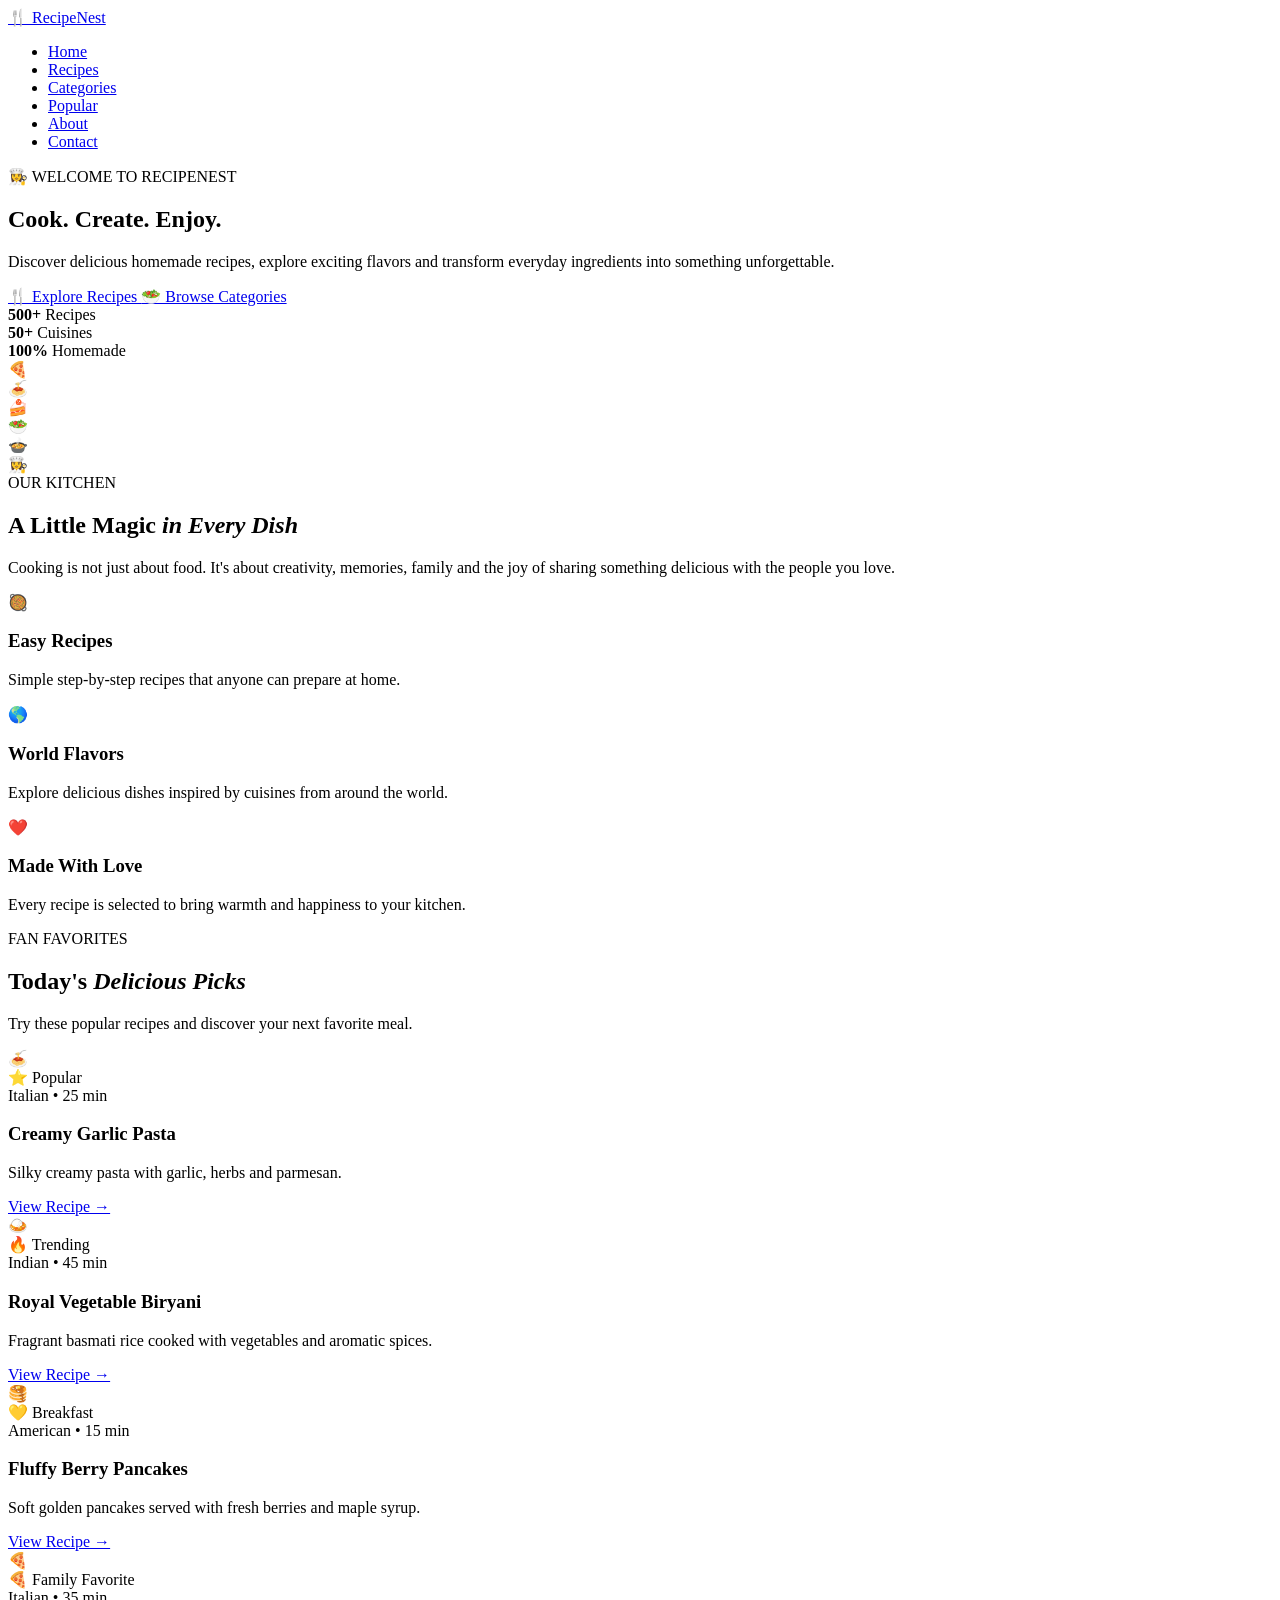
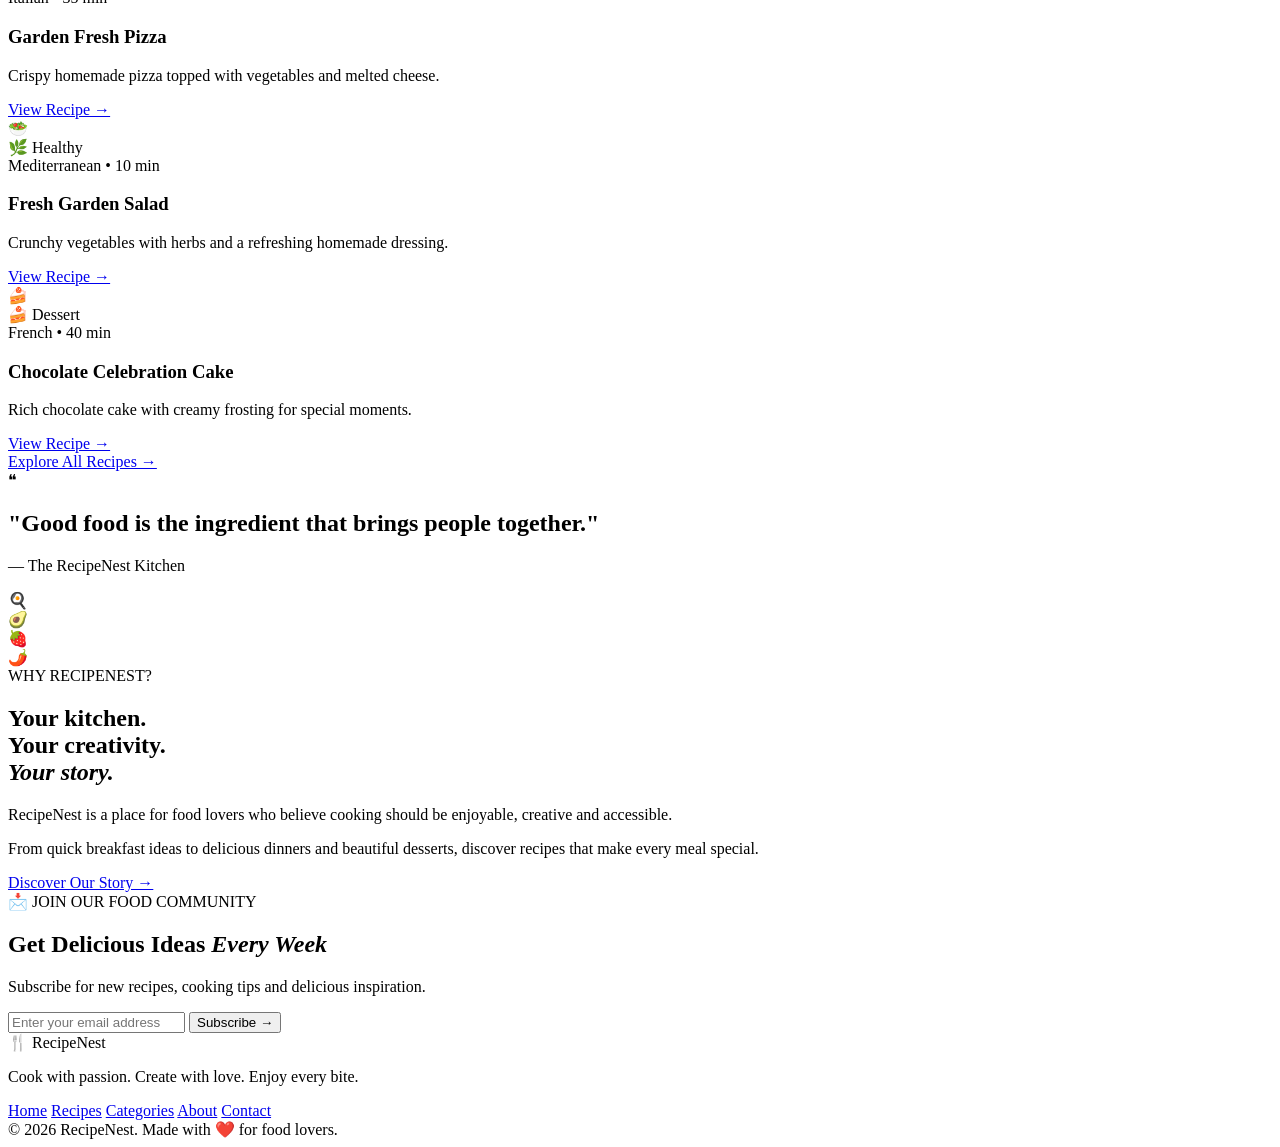
==== index.html @ ea541aab "Add files via upload" ====
<!DOCTYPE html>
<html lang="en">

<head>
    <meta charset="UTF-8">

    <meta name="viewport" content="width=device-width, initial-scale=1.0">

    <title>RecipeNest | Cook. Create. Enjoy.</title>

    <link rel="stylesheet" href="css/style.css">
</head>

<body>

    <!-- ================= NAVBAR ================= -->

    <header class="navbar">

        <a href="index.html" class="logo">
            🍴 RecipeNest
        </a>

        <nav>
            <ul class="nav-links">

                <li>
                    <a href="index.html">Home</a>
                </li>

                <li>
                    <a href="recipes.html">Recipes</a>
                </li>

                <li>
                    <a href="categories.html">Categories</a>
                </li>

                <li>
                    <a href="recipe-details.html">Popular</a>
                </li>

                <li>
                    <a href="about.html">About</a>
                </li>

                <li>
                    <a href="contact.html">Contact</a>
                </li>

            </ul>
        </nav>

    </header>


    <!-- ================= HERO SECTION ================= -->

    <main>

        <section class="hero">

            <div class="hero-background"></div>

            <div class="hero-content">

                <div class="hero-badge">
                    👩‍🍳 WELCOME TO RECIPENEST
                </div>

                <h1>
                    Cook.
                    <span>Create.</span>
                    Enjoy.
                </h1>

                <p>
                    Discover delicious homemade recipes, explore
                    exciting flavors and transform everyday ingredients
                    into something unforgettable.
                </p>

                <div class="hero-buttons">

                    <a href="recipes.html" class="primary-btn">
                        🍴 Explore Recipes
                    </a>

                    <a href="categories.html" class="secondary-btn">
                        🥗 Browse Categories
                    </a>

                </div>

                <div class="hero-stats">

                    <div>
                        <strong>500+</strong>
                        <span>Recipes</span>
                    </div>

                    <div>
                        <strong>50+</strong>
                        <span>Cuisines</span>
                    </div>

                    <div>
                        <strong>100%</strong>
                        <span>Homemade</span>
                    </div>

                </div>

            </div>


            <!-- Floating Food -->

            <div class="floating-food food-one">
                🍕
            </div>

            <div class="floating-food food-two">
                🍝
            </div>

            <div class="floating-food food-three">
                🍰
            </div>

            <div class="floating-food food-four">
                🥗
            </div>

            <div class="floating-food food-five">
                🍲
            </div>

            <div class="floating-food food-six">
                👩‍🍳
            </div>

            <!-- Steam -->

            <div class="steam steam-one"></div>
            <div class="steam steam-two"></div>
            <div class="steam steam-three"></div>

        </section>


        <!-- ================= WELCOME SECTION ================= -->

        <section class="welcome-section">

            <div class="section-heading">

                <span>OUR KITCHEN</span>

                <h2>
                    A Little Magic
                    <em>in Every Dish</em>
                </h2>

                <p>
                    Cooking is not just about food. It's about creativity,
                    memories, family and the joy of sharing something
                    delicious with the people you love.
                </p>

            </div>


            <div class="feature-grid">

                <div class="feature-card">

                    <div class="feature-icon">
                        🥘
                    </div>

                    <h3>Easy Recipes</h3>

                    <p>
                        Simple step-by-step recipes that anyone can
                        prepare at home.
                    </p>

                </div>


                <div class="feature-card featured">

                    <div class="feature-icon">
                        🌎
                    </div>

                    <h3>World Flavors</h3>

                    <p>
                        Explore delicious dishes inspired by cuisines
                        from around the world.
                    </p>

                </div>


                <div class="feature-card">

                    <div class="feature-icon">
                        ❤️
                    </div>

                    <h3>Made With Love</h3>

                    <p>
                        Every recipe is selected to bring warmth and
                        happiness to your kitchen.
                    </p>

                </div>

            </div>

        </section>


        <!-- ================= POPULAR RECIPES ================= -->

        <section class="popular-section">

            <div class="section-heading light-heading">

                <span>FAN FAVORITES</span>

                <h2>
                    Today's
                    <em>Delicious Picks</em>
                </h2>

                <p>
                    Try these popular recipes and discover your next
                    favorite meal.
                </p>

            </div>


            <div class="recipe-grid">


                <!-- Recipe 1 -->

                <article class="recipe-card">

                    <div class="recipe-image pasta-image">

                        <div class="recipe-emoji">
                            🍝
                        </div>

                        <span class="recipe-label">
                            ⭐ Popular
                        </span>

                    </div>

                    <div class="recipe-content">

                        <div class="recipe-meta">
                            Italian • 25 min
                        </div>

                        <h3>
                            Creamy Garlic Pasta
                        </h3>

                        <p>
                            Silky creamy pasta with garlic,
                            herbs and parmesan.
                        </p>

                        <a href="recipe-details.html">
                            View Recipe →
                        </a>

                    </div>

                </article>


                <!-- Recipe 2 -->

                <article class="recipe-card">

                    <div class="recipe-image biryani-image">

                        <div class="recipe-emoji">
                            🍛
                        </div>

                        <span class="recipe-label">
                            🔥 Trending
                        </span>

                    </div>

                    <div class="recipe-content">

                        <div class="recipe-meta">
                            Indian • 45 min
                        </div>

                        <h3>
                            Royal Vegetable Biryani
                        </h3>

                        <p>
                            Fragrant basmati rice cooked with
                            vegetables and aromatic spices.
                        </p>

                        <a href="recipe-details.html">
                            View Recipe →
                        </a>

                    </div>

                </article>


                <!-- Recipe 3 -->

                <article class="recipe-card">

                    <div class="recipe-image pancake-image">

                        <div class="recipe-emoji">
                            🥞
                        </div>

                        <span class="recipe-label">
                            💛 Breakfast
                        </span>

                    </div>

                    <div class="recipe-content">

                        <div class="recipe-meta">
                            American • 15 min
                        </div>

                        <h3>
                            Fluffy Berry Pancakes
                        </h3>

                        <p>
                            Soft golden pancakes served with
                            fresh berries and maple syrup.
                        </p>

                        <a href="recipe-details.html">
                            View Recipe →
                        </a>

                    </div>

                </article>


                <!-- Recipe 4 -->

                <article class="recipe-card">

                    <div class="recipe-image pizza-image">

                        <div class="recipe-emoji">
                            🍕
                        </div>

                        <span class="recipe-label">
                            🍕 Family Favorite
                        </span>

                    </div>

                    <div class="recipe-content">

                        <div class="recipe-meta">
                            Italian • 35 min
                        </div>

                        <h3>
                            Garden Fresh Pizza
                        </h3>

                        <p>
                            Crispy homemade pizza topped with
                            vegetables and melted cheese.
                        </p>

                        <a href="recipe-details.html">
                            View Recipe →
                        </a>

                    </div>

                </article>


                <!-- Recipe 5 -->

                <article class="recipe-card">

                    <div class="recipe-image salad-image">

                        <div class="recipe-emoji">
                            🥗
                        </div>

                        <span class="recipe-label">
                            🌿 Healthy
                        </span>

                    </div>

                    <div class="recipe-content">

                        <div class="recipe-meta">
                            Mediterranean • 10 min
                        </div>

                        <h3>
                            Fresh Garden Salad
                        </h3>

                        <p>
                            Crunchy vegetables with herbs and
                            a refreshing homemade dressing.
                        </p>

                        <a href="recipe-details.html">
                            View Recipe →
                        </a>

                    </div>

                </article>


                <!-- Recipe 6 -->

                <article class="recipe-card">

                    <div class="recipe-image dessert-image">

                        <div class="recipe-emoji">
                            🍰
                        </div>

                        <span class="recipe-label">
                            🍰 Dessert
                        </span>

                    </div>

                    <div class="recipe-content">

                        <div class="recipe-meta">
                            French • 40 min
                        </div>

                        <h3>
                            Chocolate Celebration Cake
                        </h3>

                        <p>
                            Rich chocolate cake with creamy
                            frosting for special moments.
                        </p>

                        <a href="recipe-details.html">
                            View Recipe →
                        </a>

                    </div>

                </article>

            </div>


            <div class="center-button">

                <a href="recipes.html" class="dark-btn">
                    Explore All Recipes →
                </a>

            </div>

        </section>


        <!-- ================= COOKING QUOTE ================= -->

        <section class="quote-section">

            <div class="quote-content">

                <div class="quote-icon">
                    ❝
                </div>

                <h2>
                    "Good food is the
                    <span>ingredient</span>
                    that brings people together."
                </h2>

                <p>
                    — The RecipeNest Kitchen
                </p>

            </div>

        </section>


        <!-- ================= ABOUT ================= -->

        <section class="home-about">

            <div class="about-visual">

                <div class="big-food">
                    🍳
                </div>

                <div class="small-food food-a">
                    🥑
                </div>

                <div class="small-food food-b">
                    🍓
                </div>

                <div class="small-food food-c">
                    🌶️
                </div>

            </div>


            <div class="about-text">

                <span class="section-label">
                    WHY RECIPENEST?
                </span>

                <h2>
                    Your kitchen.
                    <br>
                    Your creativity.
                    <br>
                    <em>Your story.</em>
                </h2>

                <p>
                    RecipeNest is a place for food lovers who believe
                    cooking should be enjoyable, creative and accessible.
                </p>

                <p>
                    From quick breakfast ideas to delicious dinners and
                    beautiful desserts, discover recipes that make every
                    meal special.
                </p>

                <a href="about.html" class="outline-btn">
                    Discover Our Story →
                </a>

            </div>

        </section>


        <!-- ================= NEWSLETTER ================= -->

        <section class="newsletter">

            <div class="newsletter-content">

                <span>
                    📩 JOIN OUR FOOD COMMUNITY
                </span>

                <h2>
                    Get Delicious Ideas
                    <em>Every Week</em>
                </h2>

                <p>
                    Subscribe for new recipes, cooking tips and
                    delicious inspiration.
                </p>

                <form class="newsletter-form">

                    <input
                        type="email"
                        placeholder="Enter your email address"
                        required
                    >

                    <button type="submit">
                        Subscribe →
                    </button>

                </form>

            </div>

        </section>

    </main>


    <!-- ================= FOOTER ================= -->

    <footer>

        <div class="footer-logo">
            🍴 RecipeNest
        </div>

        <p>
            Cook with passion. Create with love. Enjoy every bite.
        </p>

        <div class="footer-links">

            <a href="index.html">Home</a>
            <a href="recipes.html">Recipes</a>
            <a href="categories.html">Categories</a>
            <a href="about.html">About</a>
            <a href="contact.html">Contact</a>

        </div>

        <div class="copyright">
            © 2026 RecipeNest. Made with ❤️ for food lovers.
        </div>

    </footer>


</body>

</html>
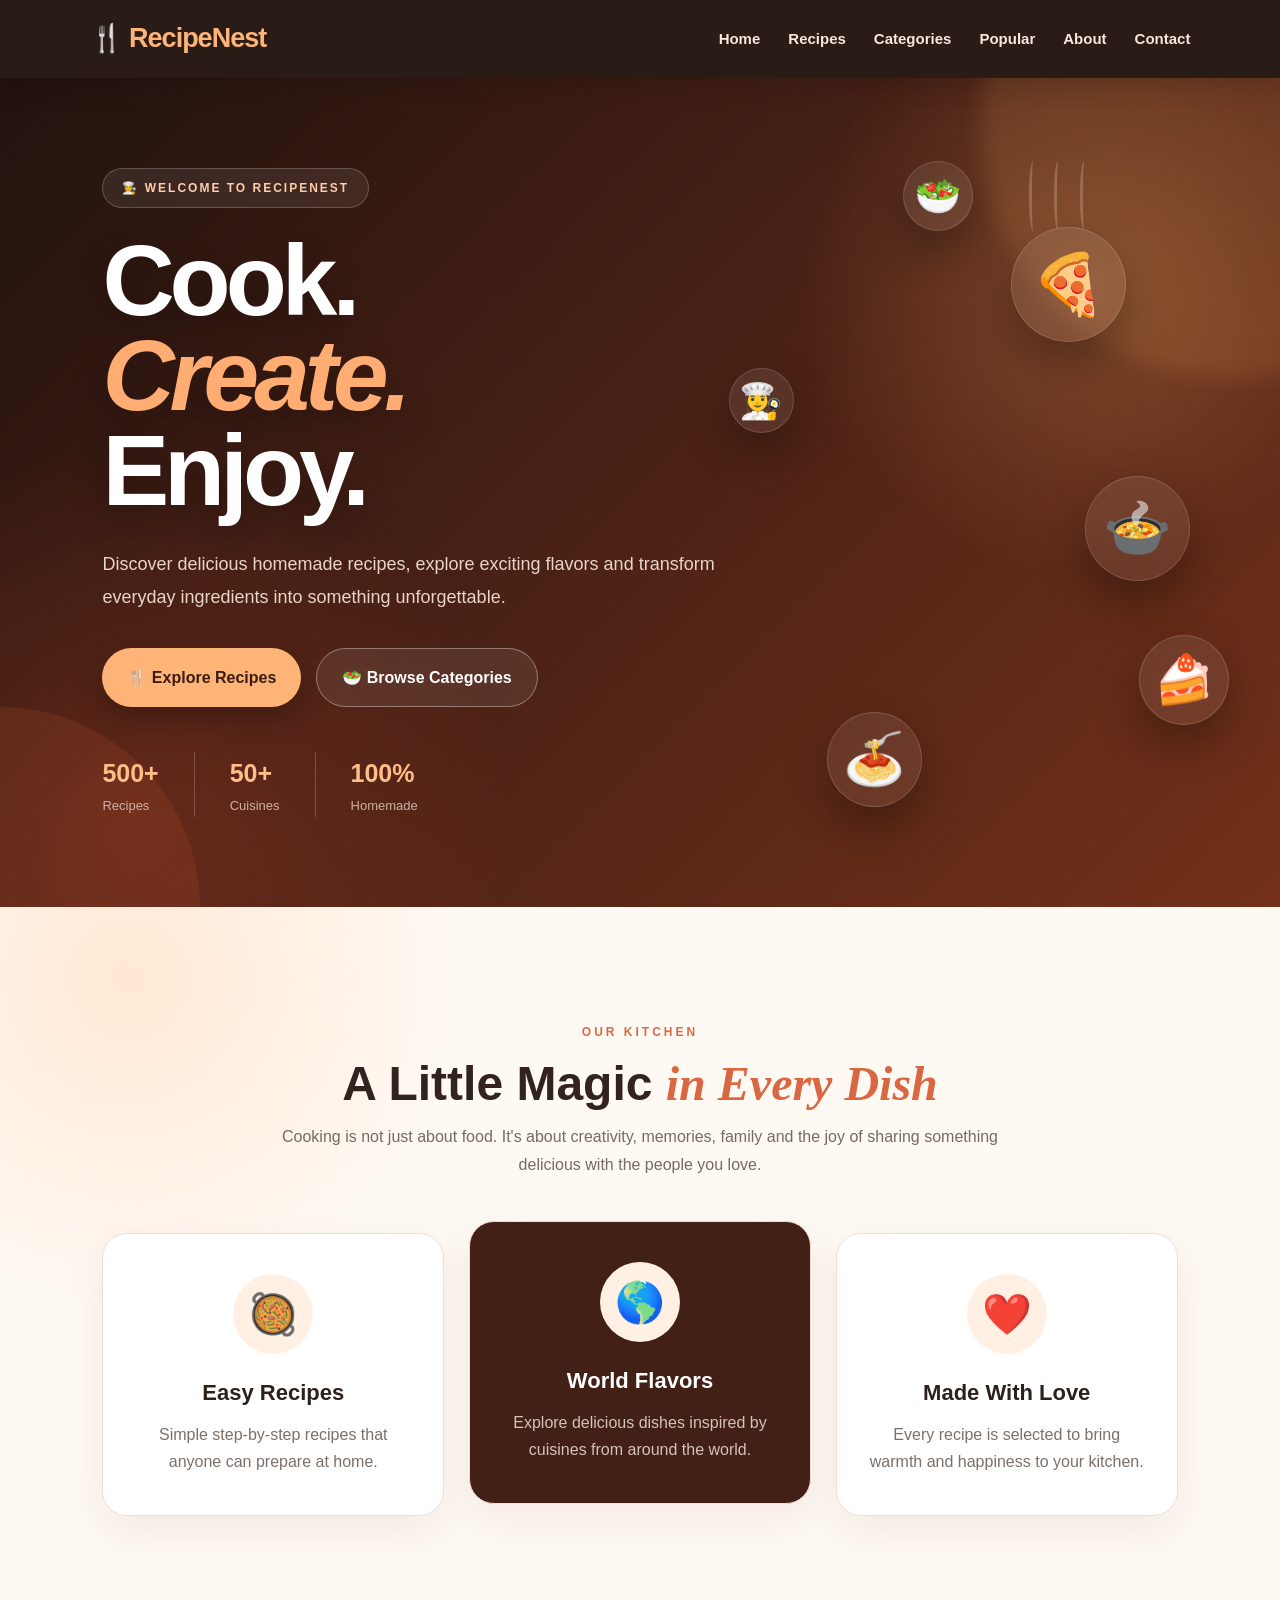
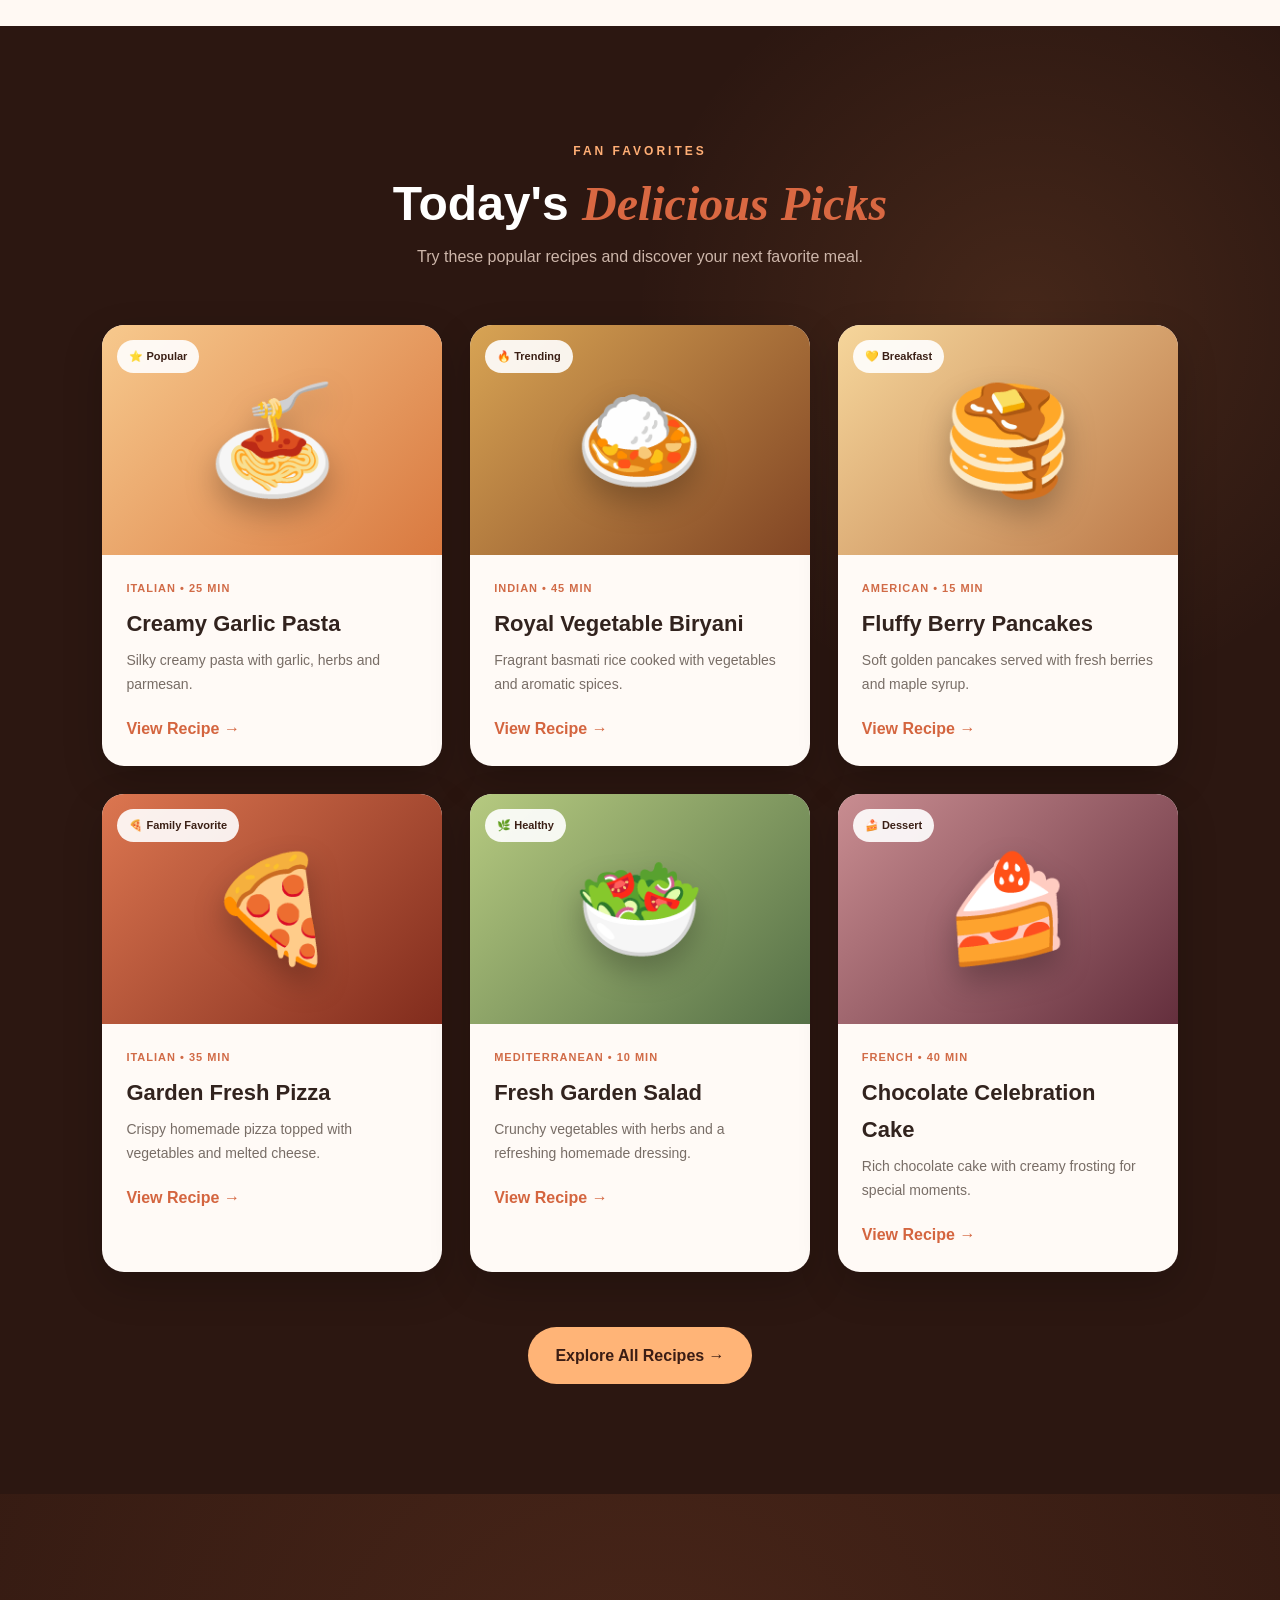
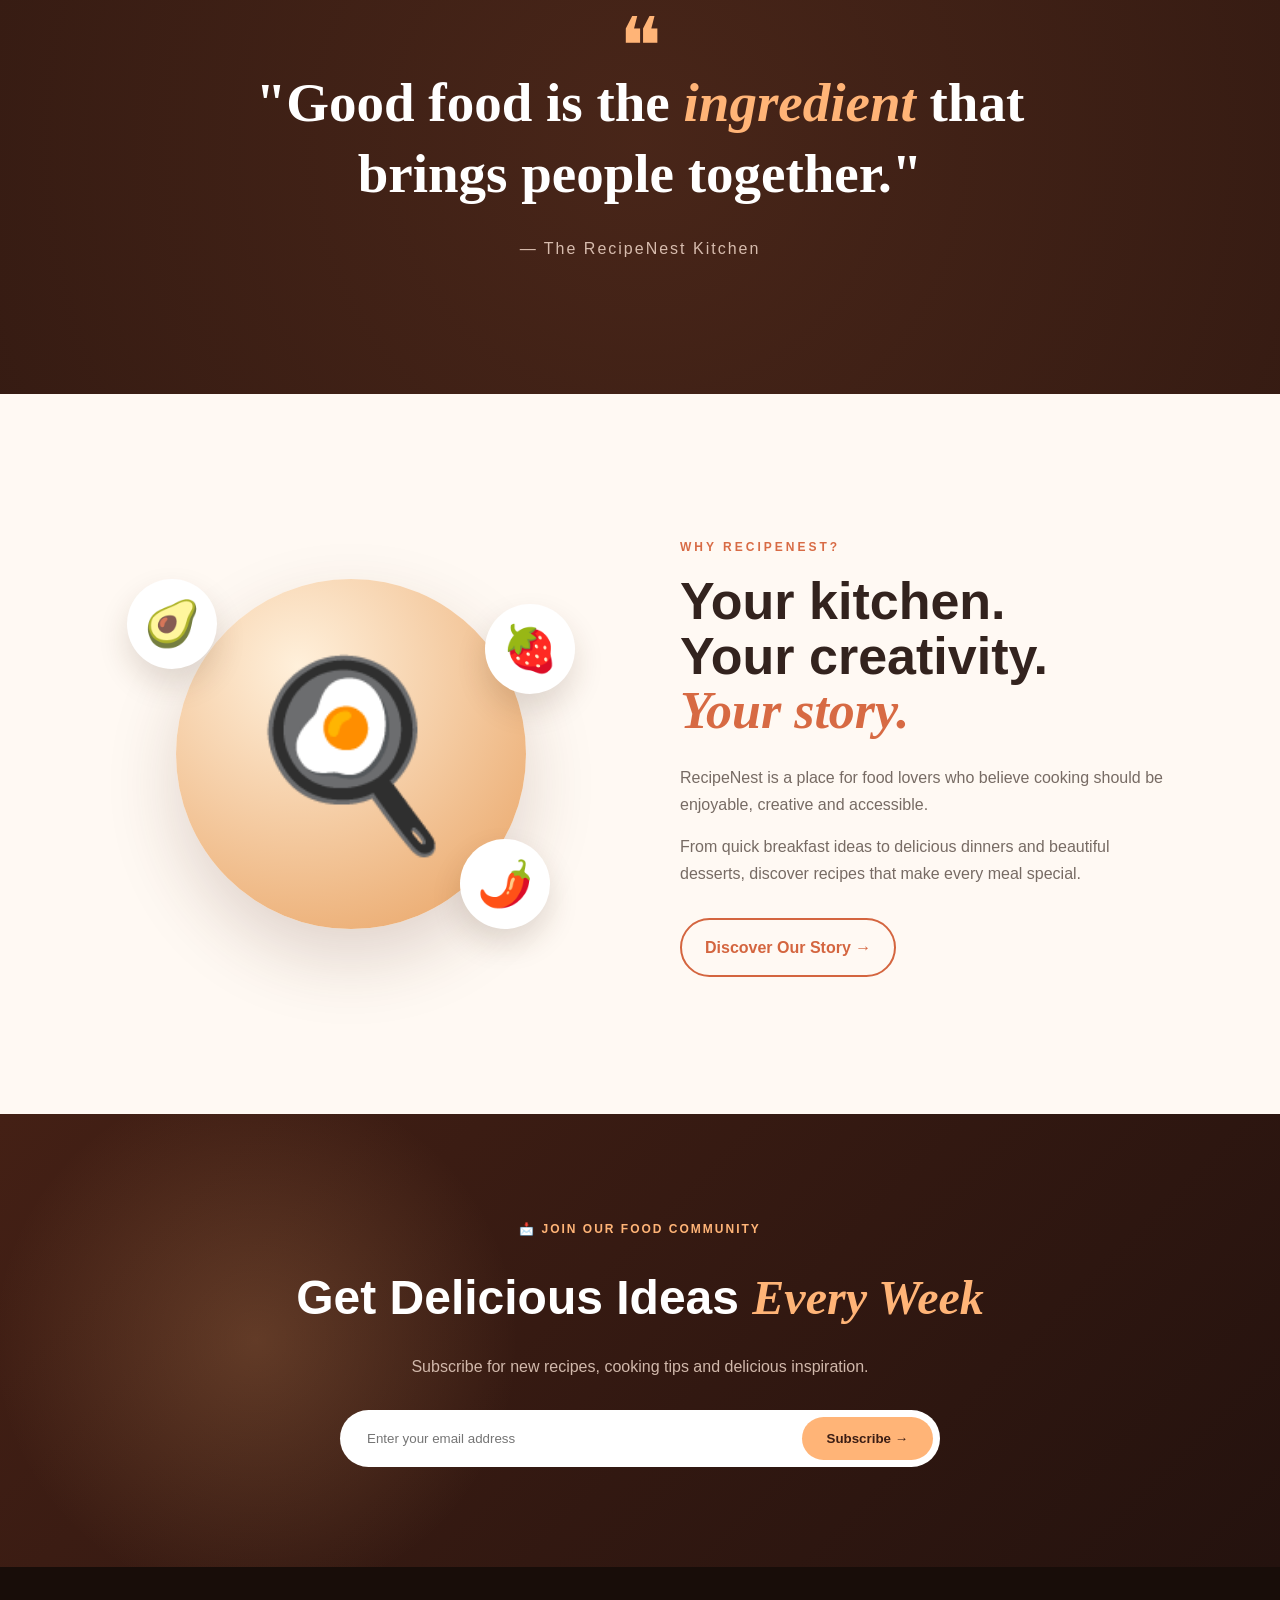
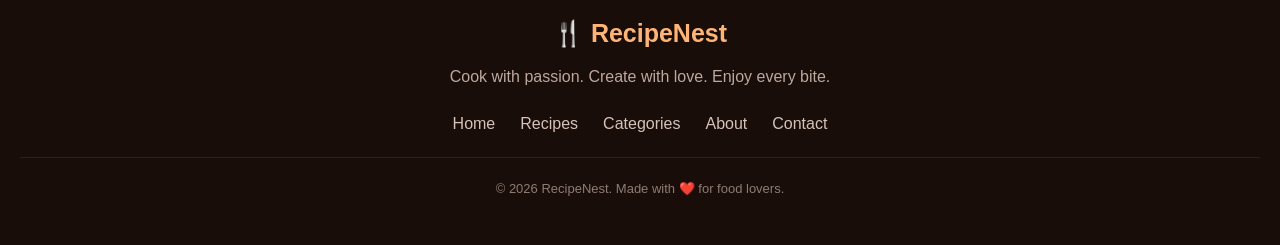
==== commit ddadac93: "Refactor index.html structure and content" ====
--- a/index.html
+++ b/index.html
@@ -8,7 +8,7 @@
 
     <title>RecipeNest | Cook. Create. Enjoy.</title>
 
-    <link rel="stylesheet" href="css/style.css">
+    <link rel="stylesheet" href="style.css">
 </head>
 
 <body>
@@ -658,4 +658,4 @@
 
 </body>
 
-</html>+</html>
--- a/style.css
+++ b/style.css
@@ -0,0 +1,1508 @@
+/* =========================================================
+   RECIPENEST
+   COMPLETE WEBSITE CSS
+========================================================= */
+
+
+/* =========================================================
+   RESET
+========================================================= */
+
+* {
+    margin: 0;
+    padding: 0;
+    box-sizing: border-box;
+}
+
+html {
+    scroll-behavior: smooth;
+}
+
+body {
+    font-family: "Segoe UI", Arial, sans-serif;
+    background: #fff8f1;
+    color: #2c211d;
+    line-height: 1.7;
+    overflow-x: hidden;
+}
+
+a {
+    text-decoration: none;
+}
+
+button,
+input {
+    font-family: inherit;
+}
+
+
+/* =========================================================
+   NAVBAR
+========================================================= */
+
+.navbar {
+    height: 78px;
+
+    padding: 0 7%;
+
+    display: flex;
+    align-items: center;
+    justify-content: space-between;
+
+    position: sticky;
+    top: 0;
+    z-index: 1000;
+
+    background: rgba(35, 20, 15, 0.97);
+
+    box-shadow: 0 5px 25px rgba(0, 0, 0, 0.15);
+}
+
+.logo {
+    color: #ffb477;
+
+    font-size: 27px;
+
+    font-weight: 800;
+
+    letter-spacing: -1px;
+}
+
+.nav-links {
+    display: flex;
+
+    align-items: center;
+
+    gap: 28px;
+
+    list-style: none;
+}
+
+.nav-links a {
+    color: #f7e7dc;
+
+    font-size: 15px;
+
+    font-weight: 600;
+
+    position: relative;
+
+    transition: 0.3s;
+}
+
+.nav-links a:hover {
+    color: #ffb477;
+}
+
+.nav-links a::after {
+    content: "";
+
+    position: absolute;
+
+    width: 0;
+    height: 2px;
+
+    left: 0;
+    bottom: -7px;
+
+    background: #ffb477;
+
+    transition: 0.3s;
+}
+
+.nav-links a:hover::after {
+    width: 100%;
+}
+
+
+/* =========================================================
+   HERO
+========================================================= */
+
+.hero {
+    min-height: calc(100vh - 78px);
+
+    position: relative;
+
+    display: flex;
+    align-items: center;
+
+    padding: 90px 8%;
+
+    overflow: hidden;
+
+    background:
+        radial-gradient(
+            circle at 85% 25%,
+            rgba(255, 174, 103, 0.25),
+            transparent 23%
+        ),
+        radial-gradient(
+            circle at 10% 90%,
+            rgba(216, 76, 42, 0.22),
+            transparent 28%
+        ),
+        linear-gradient(
+            135deg,
+            #21120e,
+            #472015 45%,
+            #733119
+        );
+}
+
+
+/* Background texture */
+
+.hero-background {
+    position: absolute;
+
+    inset: 0;
+
+    opacity: 0.25;
+
+    background-image:
+        radial-gradient(
+            rgba(255, 255, 255, 0.1) 1px,
+            transparent 1px
+        );
+
+    background-size: 30px 30px;
+
+    pointer-events: none;
+}
+
+
+/* Decorative glow */
+
+.hero::before {
+    content: "";
+
+    position: absolute;
+
+    width: 500px;
+    height: 500px;
+
+    right: -200px;
+    top: -200px;
+
+    border-radius: 50%;
+
+    background: rgba(255, 177, 100, 0.12);
+
+    filter: blur(10px);
+}
+
+.hero::after {
+    content: "";
+
+    position: absolute;
+
+    width: 400px;
+    height: 400px;
+
+    left: -200px;
+    bottom: -200px;
+
+    border-radius: 50%;
+
+    background: rgba(255, 121, 62, 0.1);
+}
+
+
+/* =========================================================
+   HERO CONTENT
+========================================================= */
+
+.hero-content {
+    position: relative;
+
+    z-index: 10;
+
+    max-width: 720px;
+
+    animation: heroIn 1s ease;
+}
+
+.hero-badge {
+    display: inline-block;
+
+    padding: 9px 19px;
+
+    margin-bottom: 25px;
+
+    border: 1px solid rgba(255, 255, 255, 0.2);
+
+    border-radius: 50px;
+
+    color: #ffcda9;
+
+    background: rgba(255, 255, 255, 0.08);
+
+    backdrop-filter: blur(10px);
+
+    font-size: 12px;
+
+    font-weight: 700;
+
+    letter-spacing: 2px;
+}
+
+.hero h1 {
+    color: white;
+
+    font-size: clamp(58px, 8vw, 100px);
+
+    line-height: 0.95;
+
+    letter-spacing: -5px;
+
+    margin-bottom: 30px;
+
+    text-shadow: 0 15px 35px rgba(0, 0, 0, 0.3);
+}
+
+.hero h1 span {
+    display: block;
+
+    color: #ffad72;
+
+    font-style: italic;
+}
+
+.hero-content > p {
+    max-width: 620px;
+
+    margin-bottom: 35px;
+
+    color: #ead4c7;
+
+    font-size: 18px;
+
+    line-height: 1.8;
+}
+
+
+/* =========================================================
+   HERO BUTTONS
+========================================================= */
+
+.hero-buttons {
+    display: flex;
+
+    gap: 15px;
+
+    flex-wrap: wrap;
+
+    margin-bottom: 45px;
+}
+
+.primary-btn,
+.secondary-btn {
+    display: inline-flex;
+
+    align-items: center;
+
+    justify-content: center;
+
+    padding: 15px 25px;
+
+    border-radius: 50px;
+
+    font-weight: 700;
+
+    transition: 0.3s;
+}
+
+.primary-btn {
+    color: #3c1c12;
+
+    background: #ffb477;
+
+    box-shadow: 0 12px 30px rgba(0, 0, 0, 0.25);
+}
+
+.primary-btn:hover {
+    transform: translateY(-5px);
+
+    background: #ffc38b;
+
+    box-shadow: 0 18px 35px rgba(0, 0, 0, 0.3);
+}
+
+.secondary-btn {
+    color: white;
+
+    border: 1px solid rgba(255, 255, 255, 0.35);
+
+    background: rgba(255, 255, 255, 0.08);
+
+    backdrop-filter: blur(8px);
+}
+
+.secondary-btn:hover {
+    transform: translateY(-5px);
+
+    background: rgba(255, 255, 255, 0.18);
+}
+
+
+/* =========================================================
+   HERO STATS
+========================================================= */
+
+.hero-stats {
+    display: flex;
+
+    gap: 35px;
+}
+
+.hero-stats div {
+    display: flex;
+
+    flex-direction: column;
+
+    padding-right: 35px;
+
+    border-right: 1px solid rgba(255, 255, 255, 0.2);
+}
+
+.hero-stats div:last-child {
+    border-right: none;
+}
+
+.hero-stats strong {
+    color: #ffbd88;
+
+    font-size: 25px;
+}
+
+.hero-stats span {
+    color: #cbb1a5;
+
+    font-size: 13px;
+}
+
+
+/* =========================================================
+   FLOATING FOOD
+========================================================= */
+
+.floating-food {
+    position: absolute;
+
+    z-index: 5;
+
+    width: 115px;
+    height: 115px;
+
+    display: flex;
+
+    align-items: center;
+    justify-content: center;
+
+    border-radius: 50%;
+
+    background: rgba(255, 255, 255, 0.08);
+
+    border: 1px solid rgba(255, 255, 255, 0.15);
+
+    backdrop-filter: blur(8px);
+
+    box-shadow: 0 20px 45px rgba(0, 0, 0, 0.3);
+
+    font-size: 60px;
+
+    animation: floatFood 5s ease-in-out infinite;
+}
+
+.food-one {
+    right: 12%;
+    top: 18%;
+}
+
+.food-two {
+    right: 28%;
+    bottom: 12%;
+
+    width: 95px;
+    height: 95px;
+
+    font-size: 50px;
+
+    animation-delay: 1s;
+}
+
+.food-three {
+    right: 4%;
+    bottom: 22%;
+
+    width: 90px;
+    height: 90px;
+
+    font-size: 48px;
+
+    animation-delay: 2s;
+}
+
+.food-four {
+    right: 24%;
+    top: 10%;
+
+    width: 70px;
+    height: 70px;
+
+    font-size: 38px;
+
+    animation-delay: 2.5s;
+}
+
+.food-five {
+    right: 7%;
+    top: 48%;
+
+    width: 105px;
+    height: 105px;
+
+    font-size: 55px;
+
+    animation-delay: 1.5s;
+}
+
+.food-six {
+    right: 38%;
+    top: 35%;
+
+    width: 65px;
+    height: 65px;
+
+    font-size: 35px;
+
+    animation-delay: 3s;
+}
+
+
+/* =========================================================
+   STEAM
+========================================================= */
+
+.steam {
+    position: absolute;
+
+    z-index: 3;
+
+    width: 8px;
+    height: 70px;
+
+    border-left: 3px solid rgba(255, 255, 255, 0.2);
+
+    border-radius: 50%;
+
+    right: 15%;
+    top: 10%;
+
+    animation: steam 3s infinite;
+}
+
+.steam-two {
+    right: 17%;
+
+    animation-delay: 0.7s;
+}
+
+.steam-three {
+    right: 19%;
+
+    animation-delay: 1.4s;
+}
+
+
+/* =========================================================
+   SECTION HEADINGS
+========================================================= */
+
+.section-heading {
+    max-width: 750px;
+
+    margin: 0 auto 55px;
+
+    text-align: center;
+}
+
+.section-heading > span,
+.section-label {
+    color: #d86b45;
+
+    font-size: 12px;
+
+    font-weight: 800;
+
+    letter-spacing: 3px;
+}
+
+.section-heading h2 {
+    margin: 12px 0;
+
+    color: #32231e;
+
+    font-size: 48px;
+
+    line-height: 1.15;
+}
+
+.section-heading h2 em {
+    color: #d96842;
+
+    font-family: Georgia, serif;
+}
+
+.section-heading p {
+    color: #766a64;
+
+    font-size: 16px;
+}
+
+
+/* =========================================================
+   WELCOME
+========================================================= */
+
+.welcome-section {
+    padding: 110px 8%;
+
+    background:
+        radial-gradient(
+            circle at 10% 10%,
+            #ffe8d4,
+            transparent 25%
+        ),
+        #fff9f3;
+}
+
+.feature-grid {
+    display: grid;
+
+    grid-template-columns: repeat(3, 1fr);
+
+    gap: 25px;
+
+    max-width: 1100px;
+
+    margin: auto;
+}
+
+.feature-card {
+    padding: 40px 30px;
+
+    text-align: center;
+
+    background: white;
+
+    border: 1px solid #f0ded2;
+
+    border-radius: 25px;
+
+    box-shadow: 0 15px 40px rgba(70, 35, 20, 0.07);
+
+    transition: 0.35s;
+}
+
+.feature-card:hover {
+    transform: translateY(-10px);
+
+    box-shadow: 0 25px 50px rgba(70, 35, 20, 0.12);
+}
+
+.feature-card.featured {
+    transform: translateY(-12px);
+
+    background: #432015;
+
+    color: white;
+}
+
+.feature-card.featured:hover {
+    transform: translateY(-20px);
+}
+
+.feature-icon {
+    width: 80px;
+    height: 80px;
+
+    margin: 0 auto 20px;
+
+    display: flex;
+
+    align-items: center;
+    justify-content: center;
+
+    border-radius: 50%;
+
+    background: #fff0e3;
+
+    font-size: 40px;
+}
+
+.feature-card h3 {
+    margin-bottom: 10px;
+
+    font-size: 22px;
+}
+
+.feature-card p {
+    color: #7c7069;
+}
+
+.featured p {
+    color: #d6c2b7;
+}
+
+
+/* =========================================================
+   POPULAR RECIPES
+========================================================= */
+
+.popular-section {
+    padding: 110px 8%;
+
+    background:
+        radial-gradient(
+            circle at 80% 20%,
+            rgba(255, 157, 89, 0.12),
+            transparent 25%
+        ),
+        #2c1711;
+}
+
+.light-heading h2 {
+    color: white;
+}
+
+.light-heading p {
+    color: #cdb6aa;
+}
+
+.light-heading > span {
+    color: #ffae75;
+}
+
+
+/* =========================================================
+   RECIPE GRID
+========================================================= */
+
+.recipe-grid {
+    max-width: 1200px;
+
+    margin: auto;
+
+    display: grid;
+
+    grid-template-columns: repeat(3, 1fr);
+
+    gap: 28px;
+}
+
+.recipe-card {
+    overflow: hidden;
+
+    border-radius: 22px;
+
+    background: #fffaf6;
+
+    box-shadow: 0 15px 40px rgba(0, 0, 0, 0.2);
+
+    transition: 0.35s;
+}
+
+.recipe-card:hover {
+    transform: translateY(-10px);
+
+    box-shadow: 0 25px 55px rgba(0, 0, 0, 0.3);
+}
+
+
+/* =========================================================
+   RECIPE IMAGE
+========================================================= */
+
+.recipe-image {
+    height: 230px;
+
+    position: relative;
+
+    display: flex;
+
+    align-items: center;
+
+    justify-content: center;
+
+    overflow: hidden;
+}
+
+.pasta-image {
+    background: linear-gradient(135deg, #f7c98d, #d97940);
+}
+
+.biryani-image {
+    background: linear-gradient(135deg, #d8a454, #814524);
+}
+
+.pancake-image {
+    background: linear-gradient(135deg, #f6d69b, #bc7949);
+}
+
+.pizza-image {
+    background: linear-gradient(135deg, #dc7650, #812c1d);
+}
+
+.salad-image {
+    background: linear-gradient(135deg, #b6ca80, #557047);
+}
+
+.dessert-image {
+    background: linear-gradient(135deg, #c98d91, #642f3d);
+}
+
+.recipe-emoji {
+    font-size: 105px;
+
+    filter: drop-shadow(0 15px 15px rgba(0, 0, 0, 0.25));
+
+    transition: 0.4s;
+}
+
+.recipe-card:hover .recipe-emoji {
+    transform: scale(1.12) rotate(3deg);
+}
+
+.recipe-label {
+    position: absolute;
+
+    left: 15px;
+    top: 15px;
+
+    padding: 7px 12px;
+
+    border-radius: 30px;
+
+    color: #3b2016;
+
+    background: rgba(255, 255, 255, 0.9);
+
+    font-size: 11px;
+
+    font-weight: 800;
+}
+
+
+/* =========================================================
+   RECIPE CONTENT
+========================================================= */
+
+.recipe-content {
+    padding: 24px;
+}
+
+.recipe-meta {
+    color: #d16b47;
+
+    font-size: 11px;
+
+    font-weight: 800;
+
+    letter-spacing: 1px;
+
+    text-transform: uppercase;
+}
+
+.recipe-content h3 {
+    margin: 7px 0;
+
+    color: #32231e;
+
+    font-size: 22px;
+}
+
+.recipe-content p {
+    margin-bottom: 18px;
+
+    color: #786d66;
+
+    font-size: 14px;
+}
+
+.recipe-content a {
+    color: #d4653f;
+
+    font-weight: 800;
+}
+
+.recipe-content a:hover {
+    margin-left: 5px;
+}
+
+
+/* =========================================================
+   BUTTON CENTER
+========================================================= */
+
+.center-button {
+    margin-top: 55px;
+
+    text-align: center;
+}
+
+.dark-btn {
+    display: inline-block;
+
+    padding: 15px 27px;
+
+    color: #3b1d14;
+
+    background: #ffb477;
+
+    border-radius: 50px;
+
+    font-weight: 800;
+
+    transition: 0.3s;
+}
+
+.dark-btn:hover {
+    transform: translateY(-4px);
+
+    background: #ffc58d;
+}
+
+
+/* =========================================================
+   QUOTE
+========================================================= */
+
+.quote-section {
+    min-height: 500px;
+
+    padding: 90px 8%;
+
+    display: flex;
+
+    align-items: center;
+
+    justify-content: center;
+
+    text-align: center;
+
+    background:
+        linear-gradient(
+            rgba(55, 28, 19, 0.88),
+            rgba(55, 28, 19, 0.88)
+        ),
+        radial-gradient(
+            circle,
+            #c76b43,
+            #311811
+        );
+}
+
+.quote-content {
+    max-width: 850px;
+}
+
+.quote-icon {
+    color: #ffb477;
+
+    font-family: Georgia, serif;
+
+    font-size: 80px;
+
+    line-height: 0.5;
+}
+
+.quote-content h2 {
+    color: white;
+
+    font-family: Georgia, serif;
+
+    font-size: clamp(32px, 5vw, 55px);
+
+    line-height: 1.3;
+}
+
+.quote-content h2 span {
+    color: #ffb477;
+
+    font-style: italic;
+}
+
+.quote-content p {
+    margin-top: 25px;
+
+    color: #d7bcae;
+
+    letter-spacing: 2px;
+}
+
+
+/* =========================================================
+   HOME ABOUT
+========================================================= */
+
+.home-about {
+    padding: 110px 8%;
+
+    display: grid;
+
+    grid-template-columns: 1fr 1fr;
+
+    gap: 80px;
+
+    align-items: center;
+
+    background: #fff9f3;
+}
+
+.about-visual {
+    min-height: 500px;
+
+    position: relative;
+
+    display: flex;
+
+    align-items: center;
+
+    justify-content: center;
+}
+
+.big-food {
+    width: 350px;
+    height: 350px;
+
+    display: flex;
+
+    align-items: center;
+    justify-content: center;
+
+    border-radius: 50%;
+
+    background:
+        radial-gradient(
+            circle at 35% 25%,
+            #fff0db,
+            #e8a05f
+        );
+
+    font-size: 180px;
+
+    box-shadow:
+        0 30px 70px rgba(84, 45, 25, 0.18);
+}
+
+.small-food {
+    width: 90px;
+    height: 90px;
+
+    position: absolute;
+
+    display: flex;
+
+    align-items: center;
+    justify-content: center;
+
+    border-radius: 50%;
+
+    background: white;
+
+    box-shadow: 0 15px 30px rgba(70, 40, 20, 0.15);
+
+    font-size: 45px;
+
+    animation: floatFood 4s ease-in-out infinite;
+}
+
+.food-a {
+    left: 5%;
+    top: 15%;
+}
+
+.food-b {
+    right: 5%;
+    top: 20%;
+
+    animation-delay: 1s;
+}
+
+.food-c {
+    right: 10%;
+    bottom: 15%;
+
+    animation-delay: 2s;
+}
+
+.about-text h2 {
+    margin: 15px 0 25px;
+
+    color: #33231e;
+
+    font-size: 52px;
+
+    line-height: 1.05;
+}
+
+.about-text h2 em {
+    color: #d76a43;
+
+    font-family: Georgia, serif;
+}
+
+.about-text p {
+    margin-bottom: 15px;
+
+    color: #776b64;
+}
+
+.outline-btn {
+    display: inline-block;
+
+    margin-top: 15px;
+
+    padding: 14px 23px;
+
+    color: #d4653f;
+
+    border: 2px solid #d4653f;
+
+    border-radius: 50px;
+
+    font-weight: 700;
+
+    transition: 0.3s;
+}
+
+.outline-btn:hover {
+    color: white;
+
+    background: #d4653f;
+}
+
+
+/* =========================================================
+   NEWSLETTER
+========================================================= */
+
+.newsletter {
+    padding: 100px 8%;
+
+    text-align: center;
+
+    background:
+        radial-gradient(
+            circle at 20% 50%,
+            rgba(255, 183, 119, 0.2),
+            transparent 25%
+        ),
+        linear-gradient(
+            135deg,
+            #442015,
+            #24120e
+        );
+}
+
+.newsletter-content {
+    max-width: 800px;
+
+    margin: auto;
+}
+
+.newsletter-content > span {
+    color: #ffb477;
+
+    font-size: 12px;
+
+    font-weight: 800;
+
+    letter-spacing: 2px;
+}
+
+.newsletter h2 {
+    margin: 15px 0;
+
+    color: white;
+
+    font-size: 48px;
+}
+
+.newsletter h2 em {
+    color: #ffb477;
+
+    font-family: Georgia, serif;
+}
+
+.newsletter p {
+    margin-bottom: 30px;
+
+    color: #d1b8ab;
+}
+
+.newsletter-form {
+    max-width: 600px;
+
+    margin: auto;
+
+    display: flex;
+
+    padding: 7px;
+
+    background: white;
+
+    border-radius: 50px;
+}
+
+.newsletter-form input {
+    flex: 1;
+
+    min-width: 0;
+
+    padding: 14px 20px;
+
+    border: none;
+
+    outline: none;
+
+    background: transparent;
+}
+
+.newsletter-form button {
+    padding: 14px 25px;
+
+    border: none;
+
+    border-radius: 40px;
+
+    color: #3b1d14;
+
+    background: #ffb477;
+
+    font-weight: 800;
+
+    cursor: pointer;
+
+    transition: 0.3s;
+}
+
+.newsletter-form button:hover {
+    background: #ffc68e;
+}
+
+
+/* =========================================================
+   FOOTER
+========================================================= */
+
+footer {
+    padding: 45px 20px;
+
+    text-align: center;
+
+    background: #180d09;
+
+    color: #bda89e;
+}
+
+.footer-logo {
+    margin-bottom: 8px;
+
+    color: #ffb477;
+
+    font-size: 25px;
+
+    font-weight: 800;
+}
+
+.footer-links {
+    margin: 20px 0;
+
+    display: flex;
+
+    justify-content: center;
+
+    gap: 25px;
+
+    flex-wrap: wrap;
+}
+
+.footer-links a {
+    color: #d6c2b8;
+
+    transition: 0.3s;
+}
+
+.footer-links a:hover {
+    color: #ffb477;
+}
+
+.copyright {
+    padding-top: 20px;
+
+    border-top: 1px solid rgba(255,255,255,0.08);
+
+    font-size: 13px;
+
+    color: #8f7c73;
+}
+
+
+/* =========================================================
+   ANIMATIONS
+========================================================= */
+
+@keyframes heroIn {
+
+    from {
+        opacity: 0;
+
+        transform: translateY(40px);
+    }
+
+    to {
+        opacity: 1;
+
+        transform: translateY(0);
+    }
+}
+
+@keyframes floatFood {
+
+    0% {
+        transform: translateY(0) rotate(0deg);
+    }
+
+    50% {
+        transform: translateY(-18px) rotate(5deg);
+    }
+
+    100% {
+        transform: translateY(0) rotate(0deg);
+    }
+}
+
+@keyframes steam {
+
+    0% {
+        opacity: 0;
+
+        transform: translateY(25px);
+    }
+
+    50% {
+        opacity: 0.7;
+    }
+
+    100% {
+        opacity: 0;
+
+        transform: translateY(-35px);
+    }
+}
+
+
+/* =========================================================
+   TABLET
+========================================================= */
+
+@media (max-width: 900px) {
+
+    .navbar {
+        padding: 0 4%;
+    }
+
+    .nav-links {
+        gap: 15px;
+    }
+
+    .hero {
+        min-height: 750px;
+
+        padding: 70px 7%;
+    }
+
+    .floating-food {
+        opacity: 0.35;
+    }
+
+    .feature-grid {
+        grid-template-columns: 1fr;
+    }
+
+    .feature-card.featured {
+        transform: none;
+    }
+
+    .recipe-grid {
+        grid-template-columns: repeat(2, 1fr);
+    }
+
+    .home-about {
+        grid-template-columns: 1fr;
+
+        gap: 40px;
+    }
+
+    .about-visual {
+        min-height: 430px;
+    }
+}
+
+
+/* =========================================================
+   MOBILE
+========================================================= */
+
+@media (max-width: 650px) {
+
+    .navbar {
+        height: auto;
+
+        padding: 18px 5%;
+
+        flex-direction: column;
+
+        gap: 15px;
+    }
+
+    .nav-links {
+        flex-wrap: wrap;
+
+        justify-content: center;
+
+        gap: 10px 15px;
+    }
+
+    .nav-links a {
+        font-size: 13px;
+    }
+
+    .hero {
+        min-height: 780px;
+
+        padding: 60px 7%;
+    }
+
+    .hero h1 {
+        font-size: 55px;
+
+        letter-spacing: -3px;
+    }
+
+    .hero-content > p {
+        font-size: 16px;
+    }
+
+    .hero-buttons {
+        flex-direction: column;
+
+        align-items: flex-start;
+    }
+
+    .primary-btn,
+    .secondary-btn {
+        width: 230px;
+    }
+
+    .hero-stats {
+        gap: 15px;
+    }
+
+    .hero-stats div {
+        padding-right: 15px;
+    }
+
+    .hero-stats strong {
+        font-size: 20px;
+    }
+
+    .hero-stats span {
+        font-size: 11px;
+    }
+
+    .floating-food {
+        transform: scale(0.65);
+
+        opacity: 0.2;
+    }
+
+    .section-heading h2 {
+        font-size: 36px;
+    }
+
+    .welcome-section,
+    .popular-section,
+    .home-about {
+        padding: 75px 6%;
+    }
+
+    .recipe-grid {
+        grid-template-columns: 1fr;
+    }
+
+    .recipe-image {
+        height: 250px;
+    }
+
+    .big-food {
+        width: 270px;
+        height: 270px;
+
+        font-size: 135px;
+    }
+
+    .about-visual {
+        min-height: 350px;
+    }
+
+    .small-food {
+        width: 65px;
+        height: 65px;
+
+        font-size: 32px;
+    }
+
+    .about-text h2 {
+        font-size: 40px;
+    }
+
+    .newsletter {
+        padding: 75px 6%;
+    }
+
+    .newsletter h2 {
+        font-size: 37px;
+    }
+
+    .newsletter-form {
+        flex-direction: column;
+
+        padding: 8px;
+
+        border-radius: 20px;
+    }
+
+    .newsletter-form input {
+        width: 100%;
+
+        padding: 15px;
+    }
+
+    .newsletter-form button {
+        width: 100%;
+    }
+
+    .quote-section {
+        min-height: 430px;
+
+        padding: 70px 7%;
+    }
+
+    .quote-content h2 {
+        font-size: 32px;
+    }
+}
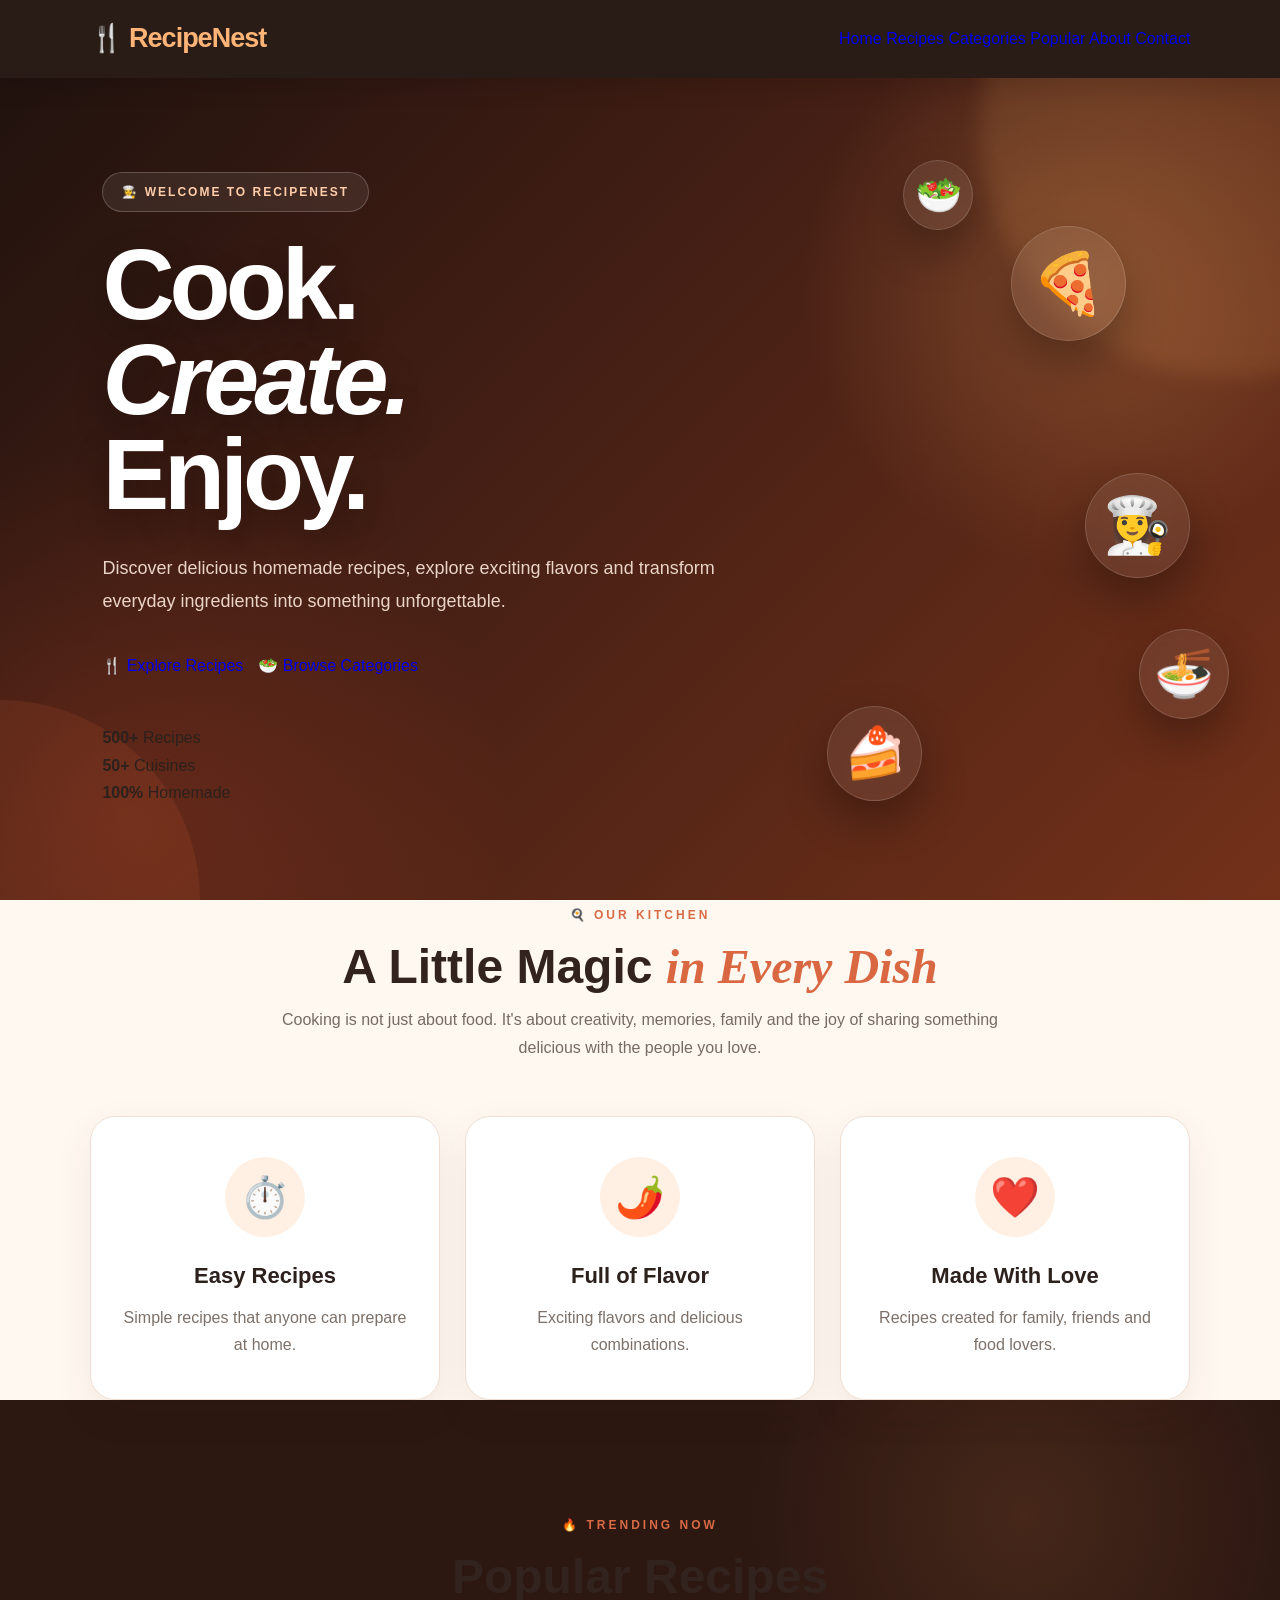
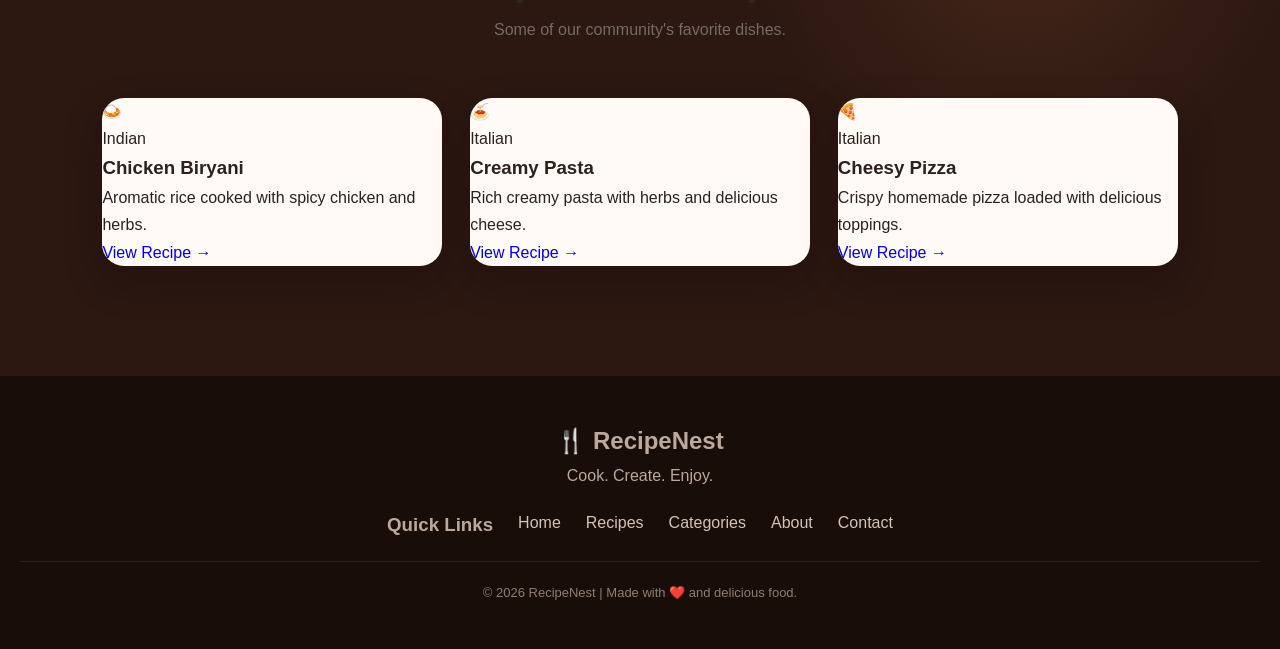
==== commit 03a91c5f: "Revise index.html for new homepage layout The HTML structure has been updated to reflect a new layou" ====
--- a/index.html
+++ b/index.html
@@ -1,661 +1,197 @@
 <!DOCTYPE html>
 <html lang="en">
-
 <head>
     <meta charset="UTF-8">
-
     <meta name="viewport" content="width=device-width, initial-scale=1.0">
-
-    <title>RecipeNest | Cook. Create. Enjoy.</title>
-
+    <title>RecipeNest | Home</title>
     <link rel="stylesheet" href="style.css">
 </head>
 
 <body>
 
-    <!-- ================= NAVBAR ================= -->
+<header class="navbar">
+    <a href="index.html" class="logo">🍴 RecipeNest</a>
 
-    <header class="navbar">
+    <nav>
+        <a href="index.html" class="active">Home</a>
+        <a href="recipes.html">Recipes</a>
+        <a href="categories.html">Categories</a>
+        <a href="recipe-details.html">Popular</a>
+        <a href="about.html">About</a>
+        <a href="contact.html">Contact</a>
+    </nav>
+</header>
 
-        <a href="index.html" class="logo">
-            🍴 RecipeNest
-        </a>
+<main>
 
-        <nav>
-            <ul class="nav-links">
+<section class="hero">
 
-                <li>
-                    <a href="index.html">Home</a>
-                </li>
+    <div class="floating-food food-one">🍕</div>
+    <div class="floating-food food-two">🍰</div>
+    <div class="floating-food food-three">🍜</div>
+    <div class="floating-food food-four">🥗</div>
+    <div class="floating-food food-five">👩‍🍳</div>
 
-                <li>
-                    <a href="recipes.html">Recipes</a>
-                </li>
+    <div class="hero-content">
 
-                <li>
-                    <a href="categories.html">Categories</a>
-                </li>
+        <span class="hero-badge">👩‍🍳 WELCOME TO RECIPENEST</span>
 
-                <li>
-                    <a href="recipe-details.html">Popular</a>
-                </li>
+        <h1>
+            Cook.<br>
+            <em>Create.</em><br>
+            Enjoy.
+        </h1>
 
-                <li>
-                    <a href="about.html">About</a>
-                </li>
+        <p>
+            Discover delicious homemade recipes, explore exciting
+            flavors and transform everyday ingredients into something
+            unforgettable.
+        </p>
 
-                <li>
-                    <a href="contact.html">Contact</a>
-                </li>
+        <div class="hero-buttons">
+            <a href="recipes.html" class="btn primary">🍴 Explore Recipes</a>
+            <a href="categories.html" class="btn secondary">🥗 Browse Categories</a>
+        </div>
 
-            </ul>
-        </nav>
+        <div class="stats">
+            <div>
+                <strong>500+</strong>
+                <span>Recipes</span>
+            </div>
 
-    </header>
+            <div>
+                <strong>50+</strong>
+                <span>Cuisines</span>
+            </div>
+
+            <div>
+                <strong>100%</strong>
+                <span>Homemade</span>
+            </div>
+        </div>
+
+    </div>
+</section>
 
 
-    <!-- ================= HERO SECTION ================= -->
+<section class="intro-section">
 
-    <main>
+    <div class="section-heading">
+        <span>🍳 OUR KITCHEN</span>
 
-        <section class="hero">
+        <h2>
+            A Little Magic
+            <em>in Every Dish</em>
+        </h2>
 
-            <div class="hero-background"></div>
+        <p>
+            Cooking is not just about food. It's about creativity,
+            memories, family and the joy of sharing something delicious
+            with the people you love.
+        </p>
+    </div>
 
-            <div class="hero-content">
+    <div class="feature-grid">
 
-                <div class="hero-badge">
-                    👩‍🍳 WELCOME TO RECIPENEST
-                </div>
+        <div class="feature-card">
+            <div class="feature-icon">⏱️</div>
+            <h3>Easy Recipes</h3>
+            <p>Simple recipes that anyone can prepare at home.</p>
+        </div>
 
-                <h1>
-                    Cook.
-                    <span>Create.</span>
-                    Enjoy.
-                </h1>
+        <div class="feature-card">
+            <div class="feature-icon">🌶️</div>
+            <h3>Full of Flavor</h3>
+            <p>Exciting flavors and delicious combinations.</p>
+        </div>
 
-                <p>
-                    Discover delicious homemade recipes, explore
-                    exciting flavors and transform everyday ingredients
-                    into something unforgettable.
-                </p>
+        <div class="feature-card">
+            <div class="feature-icon">❤️</div>
+            <h3>Made With Love</h3>
+            <p>Recipes created for family, friends and food lovers.</p>
+        </div>
 
-                <div class="hero-buttons">
-
-                    <a href="recipes.html" class="primary-btn">
-                        🍴 Explore Recipes
-                    </a>
-
-                    <a href="categories.html" class="secondary-btn">
-                        🥗 Browse Categories
-                    </a>
-
-                </div>
-
-                <div class="hero-stats">
-
-                    <div>
-                        <strong>500+</strong>
-                        <span>Recipes</span>
-                    </div>
-
-                    <div>
-                        <strong>50+</strong>
-                        <span>Cuisines</span>
-                    </div>
-
-                    <div>
-                        <strong>100%</strong>
-                        <span>Homemade</span>
-                    </div>
-
-                </div>
-
-            </div>
+    </div>
+</section>
 
 
-            <!-- Floating Food -->
+<section class="popular-section">
 
-            <div class="floating-food food-one">
-                🍕
+    <div class="section-heading">
+        <span>🔥 TRENDING NOW</span>
+        <h2>Popular Recipes</h2>
+        <p>Some of our community's favorite dishes.</p>
+    </div>
+
+    <div class="recipe-grid">
+
+        <div class="recipe-card">
+            <div class="food-emoji">🍛</div>
+
+            <div class="card-content">
+                <span>Indian</span>
+                <h3>Chicken Biryani</h3>
+                <p>Aromatic rice cooked with spicy chicken and herbs.</p>
+                <a href="recipe-details.html">View Recipe →</a>
             </div>
+        </div>
 
-            <div class="floating-food food-two">
-                🍝
+        <div class="recipe-card">
+            <div class="food-emoji">🍝</div>
+
+            <div class="card-content">
+                <span>Italian</span>
+                <h3>Creamy Pasta</h3>
+                <p>Rich creamy pasta with herbs and delicious cheese.</p>
+                <a href="recipe-details.html">View Recipe →</a>
             </div>
+        </div>
 
-            <div class="floating-food food-three">
-                🍰
+        <div class="recipe-card">
+            <div class="food-emoji">🍕</div>
+
+            <div class="card-content">
+                <span>Italian</span>
+                <h3>Cheesy Pizza</h3>
+                <p>Crispy homemade pizza loaded with delicious toppings.</p>
+                <a href="recipe-details.html">View Recipe →</a>
             </div>
+        </div>
 
-            <div class="floating-food food-four">
-                🥗
-            </div>
+    </div>
 
-            <div class="floating-food food-five">
-                🍲
-            </div>
+</section>
 
-            <div class="floating-food food-six">
-                👩‍🍳
-            </div>
-
-            <!-- Steam -->
-
-            <div class="steam steam-one"></div>
-            <div class="steam steam-two"></div>
-            <div class="steam steam-three"></div>
-
-        </section>
+</main>
 
 
-        <!-- ================= WELCOME SECTION ================= -->
+<footer class="footer">
 
-        <section class="welcome-section">
+    <div class="footer-content">
 
-            <div class="section-heading">
-
-                <span>OUR KITCHEN</span>
-
-                <h2>
-                    A Little Magic
-                    <em>in Every Dish</em>
-                </h2>
-
-                <p>
-                    Cooking is not just about food. It's about creativity,
-                    memories, family and the joy of sharing something
-                    delicious with the people you love.
-                </p>
-
-            </div>
-
-
-            <div class="feature-grid">
-
-                <div class="feature-card">
-
-                    <div class="feature-icon">
-                        🥘
-                    </div>
-
-                    <h3>Easy Recipes</h3>
-
-                    <p>
-                        Simple step-by-step recipes that anyone can
-                        prepare at home.
-                    </p>
-
-                </div>
-
-
-                <div class="feature-card featured">
-
-                    <div class="feature-icon">
-                        🌎
-                    </div>
-
-                    <h3>World Flavors</h3>
-
-                    <p>
-                        Explore delicious dishes inspired by cuisines
-                        from around the world.
-                    </p>
-
-                </div>
-
-
-                <div class="feature-card">
-
-                    <div class="feature-icon">
-                        ❤️
-                    </div>
-
-                    <h3>Made With Love</h3>
-
-                    <p>
-                        Every recipe is selected to bring warmth and
-                        happiness to your kitchen.
-                    </p>
-
-                </div>
-
-            </div>
-
-        </section>
-
-
-        <!-- ================= POPULAR RECIPES ================= -->
-
-        <section class="popular-section">
-
-            <div class="section-heading light-heading">
-
-                <span>FAN FAVORITES</span>
-
-                <h2>
-                    Today's
-                    <em>Delicious Picks</em>
-                </h2>
-
-                <p>
-                    Try these popular recipes and discover your next
-                    favorite meal.
-                </p>
-
-            </div>
-
-
-            <div class="recipe-grid">
-
-
-                <!-- Recipe 1 -->
-
-                <article class="recipe-card">
-
-                    <div class="recipe-image pasta-image">
-
-                        <div class="recipe-emoji">
-                            🍝
-                        </div>
-
-                        <span class="recipe-label">
-                            ⭐ Popular
-                        </span>
-
-                    </div>
-
-                    <div class="recipe-content">
-
-                        <div class="recipe-meta">
-                            Italian • 25 min
-                        </div>
-
-                        <h3>
-                            Creamy Garlic Pasta
-                        </h3>
-
-                        <p>
-                            Silky creamy pasta with garlic,
-                            herbs and parmesan.
-                        </p>
-
-                        <a href="recipe-details.html">
-                            View Recipe →
-                        </a>
-
-                    </div>
-
-                </article>
-
-
-                <!-- Recipe 2 -->
-
-                <article class="recipe-card">
-
-                    <div class="recipe-image biryani-image">
-
-                        <div class="recipe-emoji">
-                            🍛
-                        </div>
-
-                        <span class="recipe-label">
-                            🔥 Trending
-                        </span>
-
-                    </div>
-
-                    <div class="recipe-content">
-
-                        <div class="recipe-meta">
-                            Indian • 45 min
-                        </div>
-
-                        <h3>
-                            Royal Vegetable Biryani
-                        </h3>
-
-                        <p>
-                            Fragrant basmati rice cooked with
-                            vegetables and aromatic spices.
-                        </p>
-
-                        <a href="recipe-details.html">
-                            View Recipe →
-                        </a>
-
-                    </div>
-
-                </article>
-
-
-                <!-- Recipe 3 -->
-
-                <article class="recipe-card">
-
-                    <div class="recipe-image pancake-image">
-
-                        <div class="recipe-emoji">
-                            🥞
-                        </div>
-
-                        <span class="recipe-label">
-                            💛 Breakfast
-                        </span>
-
-                    </div>
-
-                    <div class="recipe-content">
-
-                        <div class="recipe-meta">
-                            American • 15 min
-                        </div>
-
-                        <h3>
-                            Fluffy Berry Pancakes
-                        </h3>
-
-                        <p>
-                            Soft golden pancakes served with
-                            fresh berries and maple syrup.
-                        </p>
-
-                        <a href="recipe-details.html">
-                            View Recipe →
-                        </a>
-
-                    </div>
-
-                </article>
-
-
-                <!-- Recipe 4 -->
-
-                <article class="recipe-card">
-
-                    <div class="recipe-image pizza-image">
-
-                        <div class="recipe-emoji">
-                            🍕
-                        </div>
-
-                        <span class="recipe-label">
-                            🍕 Family Favorite
-                        </span>
-
-                    </div>
-
-                    <div class="recipe-content">
-
-                        <div class="recipe-meta">
-                            Italian • 35 min
-                        </div>
-
-                        <h3>
-                            Garden Fresh Pizza
-                        </h3>
-
-                        <p>
-                            Crispy homemade pizza topped with
-                            vegetables and melted cheese.
-                        </p>
-
-                        <a href="recipe-details.html">
-                            View Recipe →
-                        </a>
-
-                    </div>
-
-                </article>
-
-
-                <!-- Recipe 5 -->
-
-                <article class="recipe-card">
-
-                    <div class="recipe-image salad-image">
-
-                        <div class="recipe-emoji">
-                            🥗
-                        </div>
-
-                        <span class="recipe-label">
-                            🌿 Healthy
-                        </span>
-
-                    </div>
-
-                    <div class="recipe-content">
-
-                        <div class="recipe-meta">
-                            Mediterranean • 10 min
-                        </div>
-
-                        <h3>
-                            Fresh Garden Salad
-                        </h3>
-
-                        <p>
-                            Crunchy vegetables with herbs and
-                            a refreshing homemade dressing.
-                        </p>
-
-                        <a href="recipe-details.html">
-                            View Recipe →
-                        </a>
-
-                    </div>
-
-                </article>
-
-
-                <!-- Recipe 6 -->
-
-                <article class="recipe-card">
-
-                    <div class="recipe-image dessert-image">
-
-                        <div class="recipe-emoji">
-                            🍰
-                        </div>
-
-                        <span class="recipe-label">
-                            🍰 Dessert
-                        </span>
-
-                    </div>
-
-                    <div class="recipe-content">
-
-                        <div class="recipe-meta">
-                            French • 40 min
-                        </div>
-
-                        <h3>
-                            Chocolate Celebration Cake
-                        </h3>
-
-                        <p>
-                            Rich chocolate cake with creamy
-                            frosting for special moments.
-                        </p>
-
-                        <a href="recipe-details.html">
-                            View Recipe →
-                        </a>
-
-                    </div>
-
-                </article>
-
-            </div>
-
-
-            <div class="center-button">
-
-                <a href="recipes.html" class="dark-btn">
-                    Explore All Recipes →
-                </a>
-
-            </div>
-
-        </section>
-
-
-        <!-- ================= COOKING QUOTE ================= -->
-
-        <section class="quote-section">
-
-            <div class="quote-content">
-
-                <div class="quote-icon">
-                    ❝
-                </div>
-
-                <h2>
-                    "Good food is the
-                    <span>ingredient</span>
-                    that brings people together."
-                </h2>
-
-                <p>
-                    — The RecipeNest Kitchen
-                </p>
-
-            </div>
-
-        </section>
-
-
-        <!-- ================= ABOUT ================= -->
-
-        <section class="home-about">
-
-            <div class="about-visual">
-
-                <div class="big-food">
-                    🍳
-                </div>
-
-                <div class="small-food food-a">
-                    🥑
-                </div>
-
-                <div class="small-food food-b">
-                    🍓
-                </div>
-
-                <div class="small-food food-c">
-                    🌶️
-                </div>
-
-            </div>
-
-
-            <div class="about-text">
-
-                <span class="section-label">
-                    WHY RECIPENEST?
-                </span>
-
-                <h2>
-                    Your kitchen.
-                    <br>
-                    Your creativity.
-                    <br>
-                    <em>Your story.</em>
-                </h2>
-
-                <p>
-                    RecipeNest is a place for food lovers who believe
-                    cooking should be enjoyable, creative and accessible.
-                </p>
-
-                <p>
-                    From quick breakfast ideas to delicious dinners and
-                    beautiful desserts, discover recipes that make every
-                    meal special.
-                </p>
-
-                <a href="about.html" class="outline-btn">
-                    Discover Our Story →
-                </a>
-
-            </div>
-
-        </section>
-
-
-        <!-- ================= NEWSLETTER ================= -->
-
-        <section class="newsletter">
-
-            <div class="newsletter-content">
-
-                <span>
-                    📩 JOIN OUR FOOD COMMUNITY
-                </span>
-
-                <h2>
-                    Get Delicious Ideas
-                    <em>Every Week</em>
-                </h2>
-
-                <p>
-                    Subscribe for new recipes, cooking tips and
-                    delicious inspiration.
-                </p>
-
-                <form class="newsletter-form">
-
-                    <input
-                        type="email"
-                        placeholder="Enter your email address"
-                        required
-                    >
-
-                    <button type="submit">
-                        Subscribe →
-                    </button>
-
-                </form>
-
-            </div>
-
-        </section>
-
-    </main>
-
-
-    <!-- ================= FOOTER ================= -->
-
-    <footer>
-
-        <div class="footer-logo">
-            🍴 RecipeNest
+        <div>
+            <h2>🍴 RecipeNest</h2>
+            <p>Cook. Create. Enjoy.</p>
         </div>
 
-        <p>
-            Cook with passion. Create with love. Enjoy every bite.
-        </p>
-
         <div class="footer-links">
-
+            <h3>Quick Links</h3>
             <a href="index.html">Home</a>
             <a href="recipes.html">Recipes</a>
             <a href="categories.html">Categories</a>
             <a href="about.html">About</a>
             <a href="contact.html">Contact</a>
-
         </div>
 
-        <div class="copyright">
-            © 2026 RecipeNest. Made with ❤️ for food lovers.
-        </div>
+    </div>
 
-    </footer>
+    <p class="copyright">
+        © 2026 RecipeNest | Made with ❤️ and delicious food.
+    </p>
 
+</footer>
+
+<script src="script.js"></script>
 
 </body>
-
 </html>
